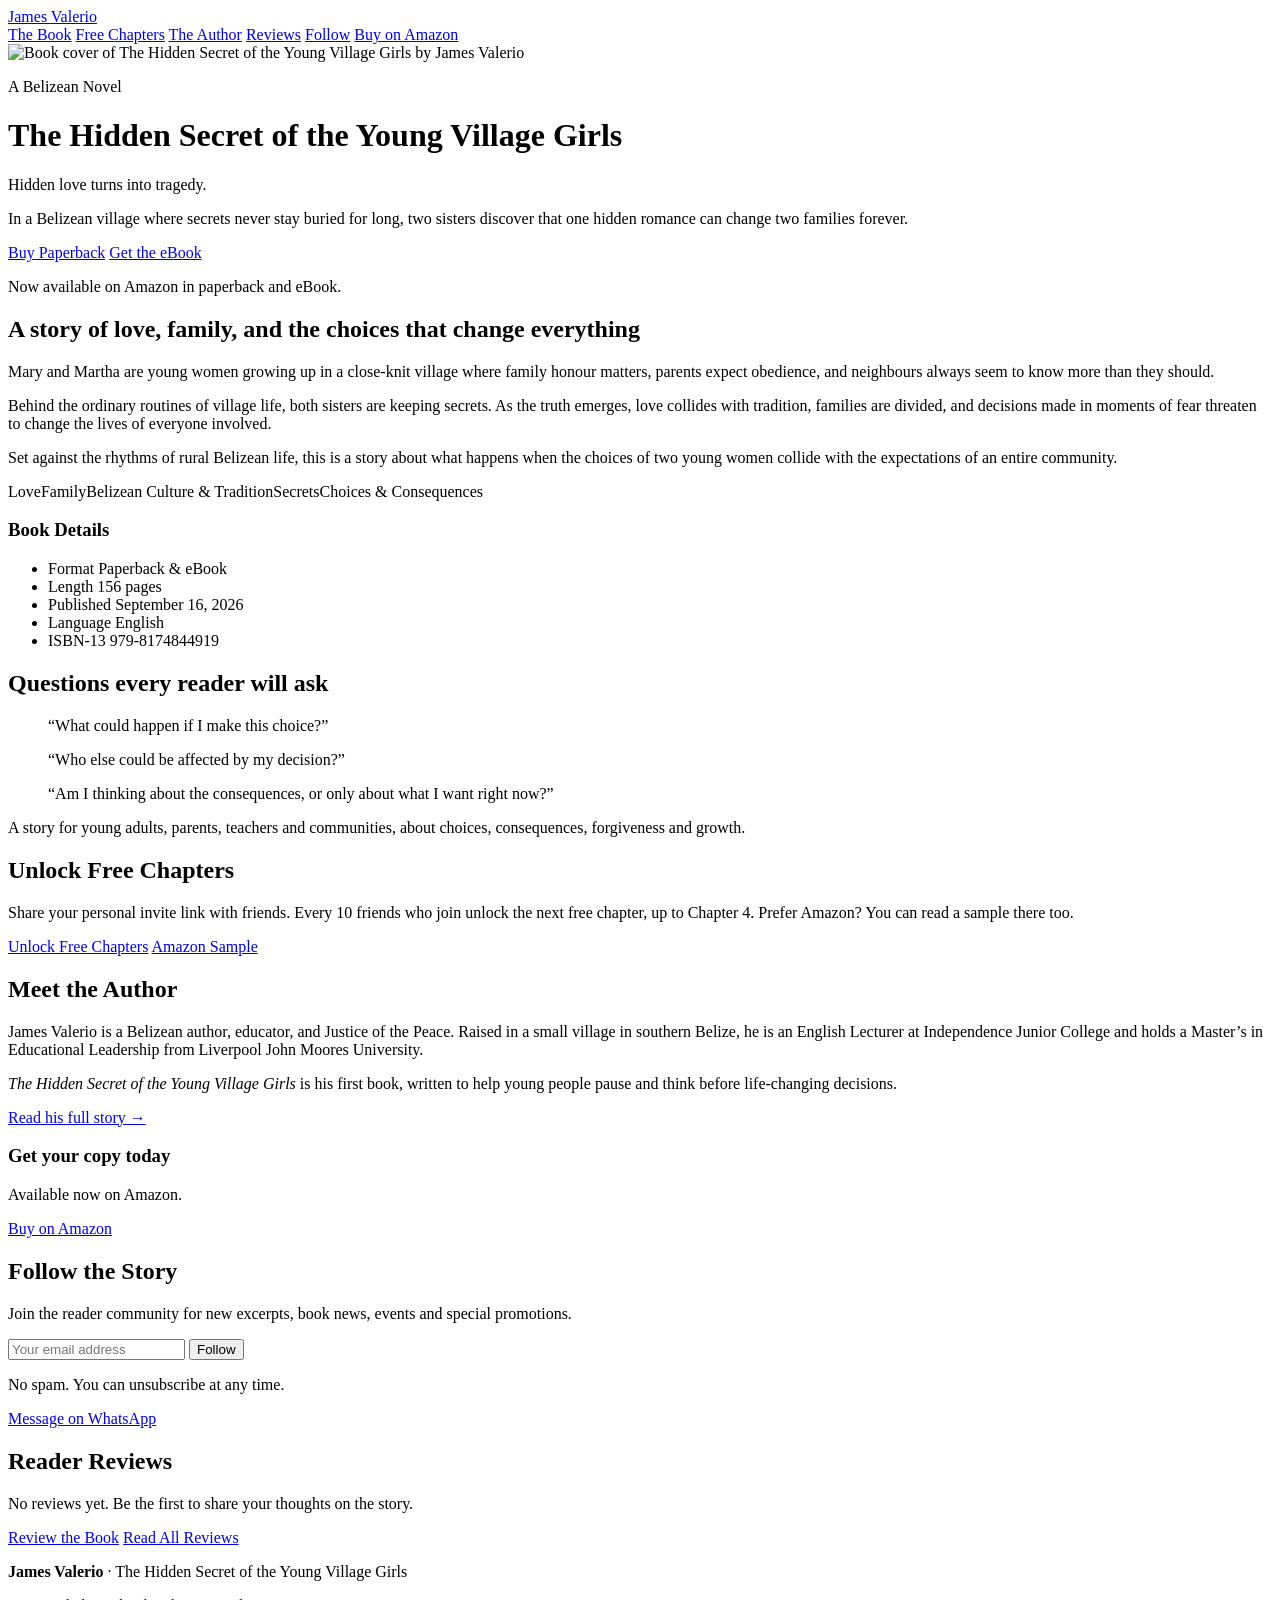
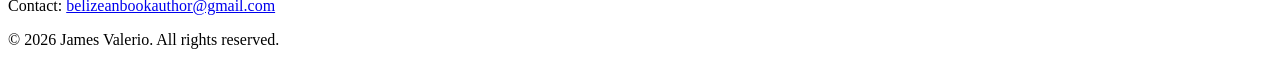
==== index.html @ 667093bb "Add files via upload" ====
<!DOCTYPE html>
<html lang="en">
<head>
<meta charset="utf-8">
<meta name="viewport" content="width=device-width, initial-scale=1, viewport-fit=cover">
<title>The Hidden Secret of the Young Village Girls | A Belizean Novel by James Valerio</title>
<meta name="description" content="A Belizean novel of love, family, culture and the choices that change everything, by James Valerio. Available on Amazon in paperback and eBook. Unlock free chapters.">
<link rel="icon" href="favicon.ico" sizes="any">
<link rel="icon" href="favicon.svg" type="image/svg+xml">
<link rel="icon" href="favicon-32.png" type="image/png" sizes="32x32">
<link rel="apple-touch-icon" href="apple-touch-icon.png">
<link rel="manifest" href="site.webmanifest">
<meta name="theme-color" content="#0F5C6B">
<link rel="canonical" href="https://abelizeannovel.pages.dev/">
<meta property="og:site_name" content="James Valerio, Author">
<meta property="og:type" content="book">
<meta property="og:title" content="The Hidden Secret of the Young Village Girls | A Belizean Novel by James Valerio">
<meta property="og:description" content="A Belizean novel of love, family, culture and the choices that change everything, by James Valerio. Available on Amazon in paperback and eBook. Unlock free chapters.">
<meta property="og:url" content="https://abelizeannovel.pages.dev/">
<meta property="og:image" content="https://abelizeannovel.pages.dev/images/share.jpg">
<meta property="og:image:width" content="1200">
<meta property="og:image:height" content="630">
<meta property="og:image:alt" content="The Hidden Secret of the Young Village Girls by James Valerio, a Belizean novel">
<meta name="twitter:card" content="summary_large_image">
<meta name="twitter:title" content="The Hidden Secret of the Young Village Girls | A Belizean Novel by James Valerio">
<meta name="twitter:description" content="A Belizean novel of love, family, culture and the choices that change everything, by James Valerio. Available on Amazon in paperback and eBook. Unlock free chapters.">
<meta name="twitter:image" content="https://abelizeannovel.pages.dev/images/share.jpg">
<script type="application/ld+json">
{
  "@context": "https://schema.org",
  "@type": "Book",
  "name": "The Hidden Secret of the Young Village Girls",
  "alternativeHeadline": "Hidden love turns into tragedy",
  "author": {
    "@type": "Person",
    "name": "James Valerio",
    "url": "https://abelizeannovel.pages.dev/about.html"
  },
  "inLanguage": "en",
  "genre": "Belizean and Caribbean cultural novel",
  "description": "In a Belizean village where secrets never stay buried for long, two sisters discover that one hidden romance can change two families forever.",
  "image": "https://abelizeannovel.pages.dev/images/share.jpg",
  "url": "https://abelizeannovel.pages.dev/",
  "datePublished": "2026-09-16",
  "numberOfPages": 156,
  "publisher": {
    "@type": "Organization",
    "name": "Independently published"
  },
  "isbn": "9798174844919",
  "workExample": [
    {
      "@type": "Book",
      "bookFormat": "https://schema.org/Paperback",
      "isbn": "9798174844919",
      "url": "https://www.amazon.com/dp/B0HKVCFZZQ"
    },
    {
      "@type": "Book",
      "bookFormat": "https://schema.org/EBook",
      "url": "https://www.amazon.com/dp/B0HKVCFZZQ"
    }
  ]
}
</script>
<link rel="preconnect" href="https://fonts.googleapis.com">
<link rel="preconnect" href="https://fonts.gstatic.com" crossorigin>
<link href="https://fonts.googleapis.com/css2?family=Playfair+Display:wght@600;700&family=Lato:wght@400;700&display=swap" rel="stylesheet">
<link rel="stylesheet" href="css/style.css">
</head>
<body>
<header>
  <div class="wrap">
    <div class="bar">
      <a class="brand" href="#top">James Valerio</a>
      <nav>
        <a href="#book">The Book</a>
        <a href="#sample">Free Chapters</a>
        <a href="about.html">The Author</a>
        <a href="reviews.html">Reviews</a>
        <a href="#follow">Follow</a>
        <a href="https://www.amazon.com/dp/B0HKVCFZZQ" target="_blank" rel="noopener">Buy on Amazon</a>
      </nav>
    </div>
    <div class="hero" id="top">
      <img class="cover" src="images/cover.jpg" width="466" height="616" alt="Book cover of The Hidden Secret of the Young Village Girls by James Valerio">
      <div>
        <p class="kicker">A Belizean Novel</p>
        <h1>The Hidden Secret of the Young Village Girls</h1>
        <p class="tag">Hidden love turns into tragedy.</p>
        <p class="hook">In a Belizean village where secrets never stay buried for long, two sisters discover that one hidden romance can change two families forever.</p>
        <div class="btns">
          <a class="btn p" href="https://www.amazon.com/dp/B0HKVCFZZQ" target="_blank" rel="noopener">Buy Paperback</a>
          <a class="btn s" href="https://www.amazon.com/dp/B0HKVCFZZQ" target="_blank" rel="noopener">Get the eBook</a>
        </div>
        <p class="small">Now available on Amazon in paperback and eBook.</p>
      </div>
    </div>
  </div>
</header>

<section id="book">
  <div class="wrap two">
    <div>
      <h2>A story of love, family, and the choices that change everything</h2>
      <p>Mary and Martha are young women growing up in a close-knit village where family honour matters, parents expect obedience, and neighbours always seem to know more than they should.</p>
      <p>Behind the ordinary routines of village life, both sisters are keeping secrets. As the truth emerges, love collides with tradition, families are divided, and decisions made in moments of fear threaten to change the lives of everyone involved.</p>
      <p>Set against the rhythms of rural Belizean life, this is a story about what happens when the choices of two young women collide with the expectations of an entire community.</p>
      <div class="chips">
        <span class="chip">Love</span><span class="chip">Family</span><span class="chip">Belizean Culture &amp; Tradition</span><span class="chip">Secrets</span><span class="chip">Choices &amp; Consequences</span>
      </div>
    </div>
    <div class="card" id="details">
      <h3>Book Details</h3>
      <ul>
        <li>Format <span>Paperback &amp; eBook</span></li>
        <li>Length <span>156 pages</span></li>
        <li>Published <span>September 16, 2026</span></li>
        <li>Language <span>English</span></li>
        <li>ISBN-13 <span>979-8174844919</span></li>
      </ul>
    </div>
  </div>
</section>

<section class="ask center">
  <div class="wrap">
    <h2>Questions every reader will ask</h2>
    <blockquote>&ldquo;What could happen if I make this choice?&rdquo;</blockquote>
    <blockquote>&ldquo;Who else could be affected by my decision?&rdquo;</blockquote>
    <blockquote>&ldquo;Am I thinking about the consequences, or only about what I want right now?&rdquo;</blockquote>
    <p>A story for young adults, parents, teachers and communities, about choices, consequences, forgiveness and growth.</p>
  </div>
</section>

<section id="sample">
  <div class="wrap">
    <h2>Unlock Free Chapters</h2>
    <p>Share your personal invite link with friends. Every 10 friends who join unlock the next free chapter, up to Chapter 4. Prefer Amazon? You can read a sample there too.</p>
    <div class="btnrow">
      <a class="btn p" href="read-free.html">Unlock Free Chapters</a>
      <a class="btn alt" href="https://read.amazon.com/sample/B0HKVCFZZQ?clientId=share" target="_blank" rel="noopener">Amazon Sample</a>
    </div>
  </div>
</section>

<section id="author">
  <div class="wrap two">
    <div>
      <h2>Meet the Author</h2>
      <p>James Valerio is a Belizean author, educator, and Justice of the Peace. Raised in a small village in southern Belize, he is an English Lecturer at Independence Junior College and holds a Master&rsquo;s in Educational Leadership from Liverpool John Moores University.</p>
      <p><em>The Hidden Secret of the Young Village Girls</em> is his first book, written to help young people pause and think before life-changing decisions.</p>
      <p><a class="link" href="about.html">Read his full story &rarr;</a></p>
    </div>
    <div class="card">
      <h3>Get your copy today</h3>
      <p>Available now on Amazon.</p>
      <a class="btn p" href="https://www.amazon.com/dp/B0HKVCFZZQ" target="_blank" rel="noopener">Buy on Amazon</a>
    </div>
  </div>
</section>

<section id="follow" class="follow">
  <div class="wrap">
    <h2>Follow the Story</h2>
    <p>Join the reader community for new excerpts, book news, events and special promotions.</p>
    <!-- Connected to the Kit form (ID 9991150). Responses load in the hidden iframe so visitors stay on the page. -->
    <form class="signup" action="https://app.kit.com/forms/9991150/subscriptions" method="post" target="kit-frame" data-ajax data-success="Success! Now check your email to confirm your subscription.">
      <input type="email" name="email_address" placeholder="Your email address" aria-label="Email address" required>
      <button class="btn p" type="submit">Follow</button>
      <p class="msg" role="status"></p>
    </form>
    <iframe name="kit-frame" title="Signup response" hidden></iframe>
    <p class="note">No spam. You can unsubscribe at any time.</p>
    <div class="social">
      <a href="https://wa.me/5016564588?text=Hello%20Mr.%20Valerio%2C%20I%20found%20your%20website%20and%20I%20would%20like%20to%20know%20more%20about%20your%20book." target="_blank" rel="noopener">Message on WhatsApp</a>
    </div>
  </div>
</section>

<section id="reviews">
  <div class="wrap">
    <h2>Reader Reviews</h2>
    <div class="reviews" data-reviews data-limit="3"></div>
    <p class="empty" data-empty>No reviews yet. Be the first to share your thoughts on the story.</p>
    <div class="btnrow">
      <a class="btn p" href="after-reading.html">Review the Book</a>
      <a class="btn alt" href="reviews.html">Read All Reviews</a>
    </div>
  </div>
</section>

<footer>
  <div class="wrap">
    <p><strong>James Valerio</strong> &middot; The Hidden Secret of the Young Village Girls</p>
    <p>Contact: <a href="mailto:belizeanbookauthor@gmail.com">belizeanbookauthor@gmail.com</a></p>
    <p>&copy; 2026 James Valerio. All rights reserved.</p>
  </div>
</footer>
<script src="js/config.js"></script>
<script src="js/reviews.js"></script>
<script src="js/main.js" defer></script>
</body>
</html>
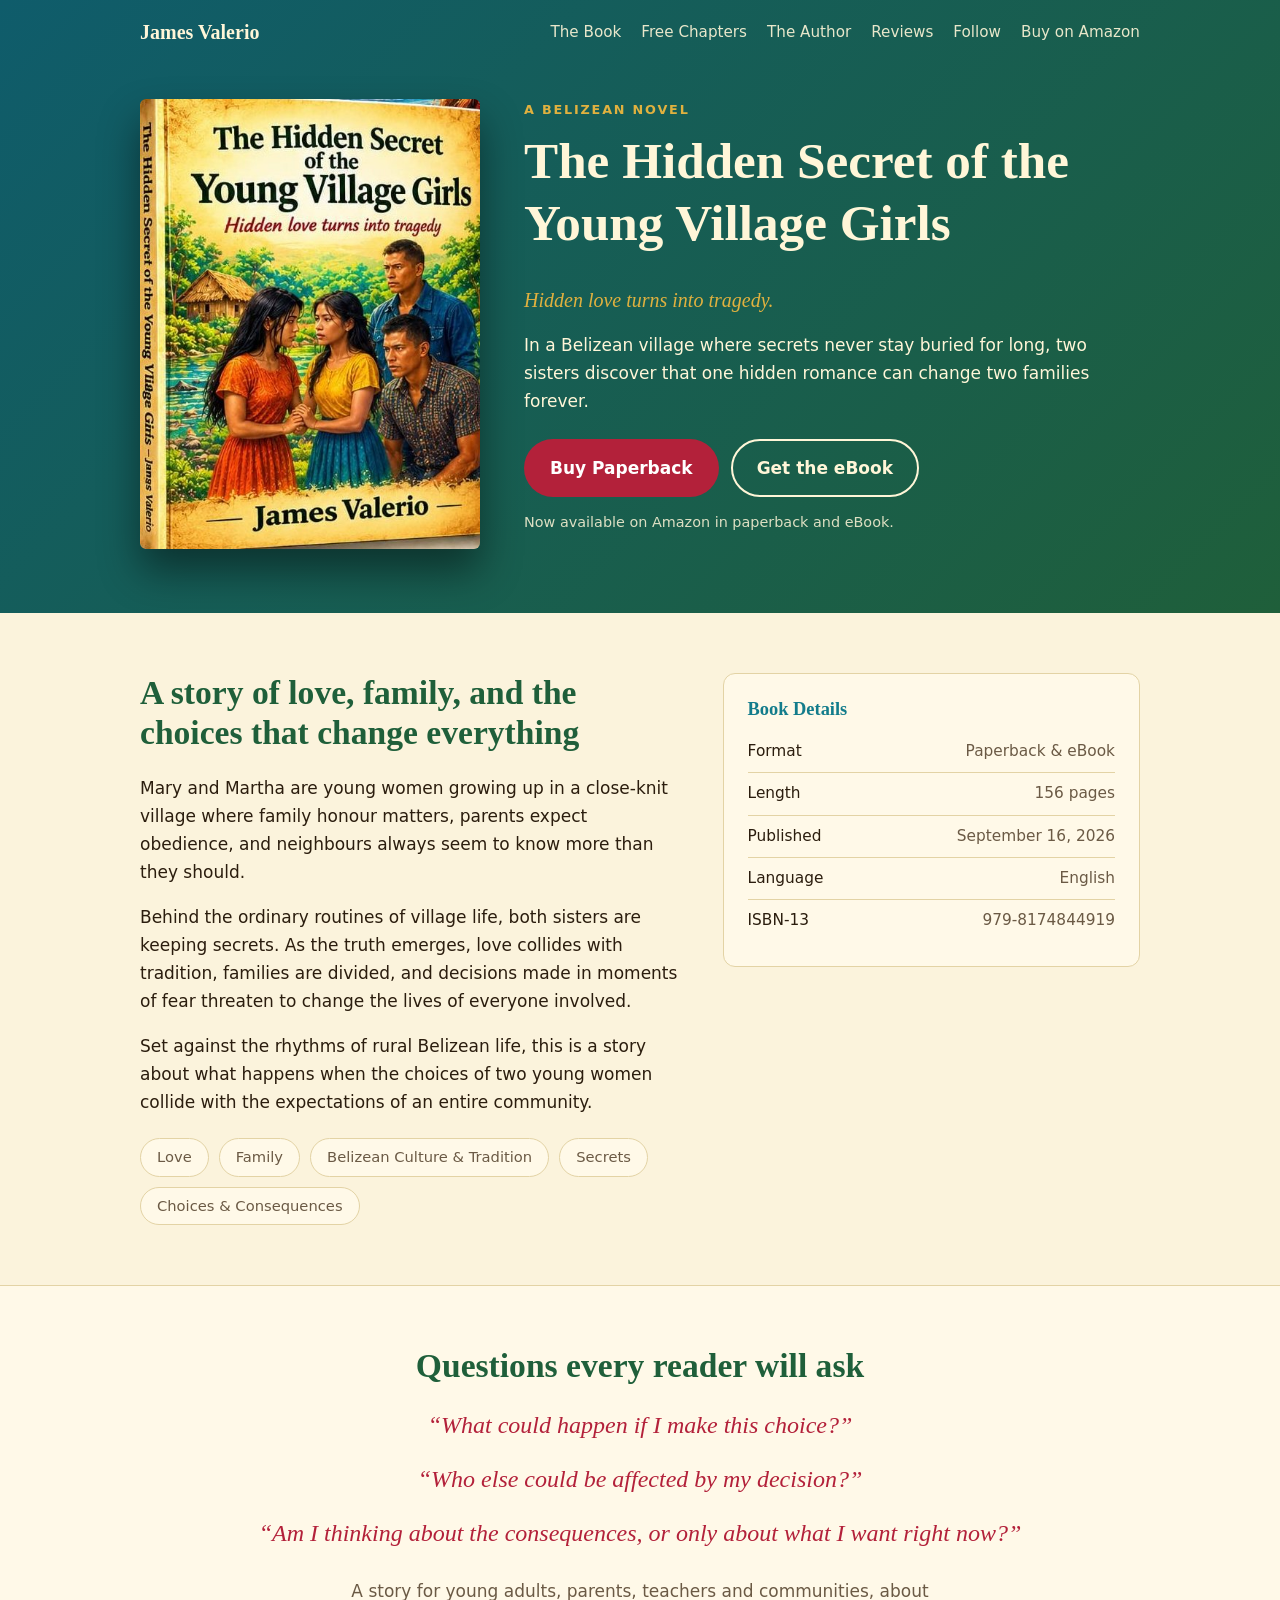
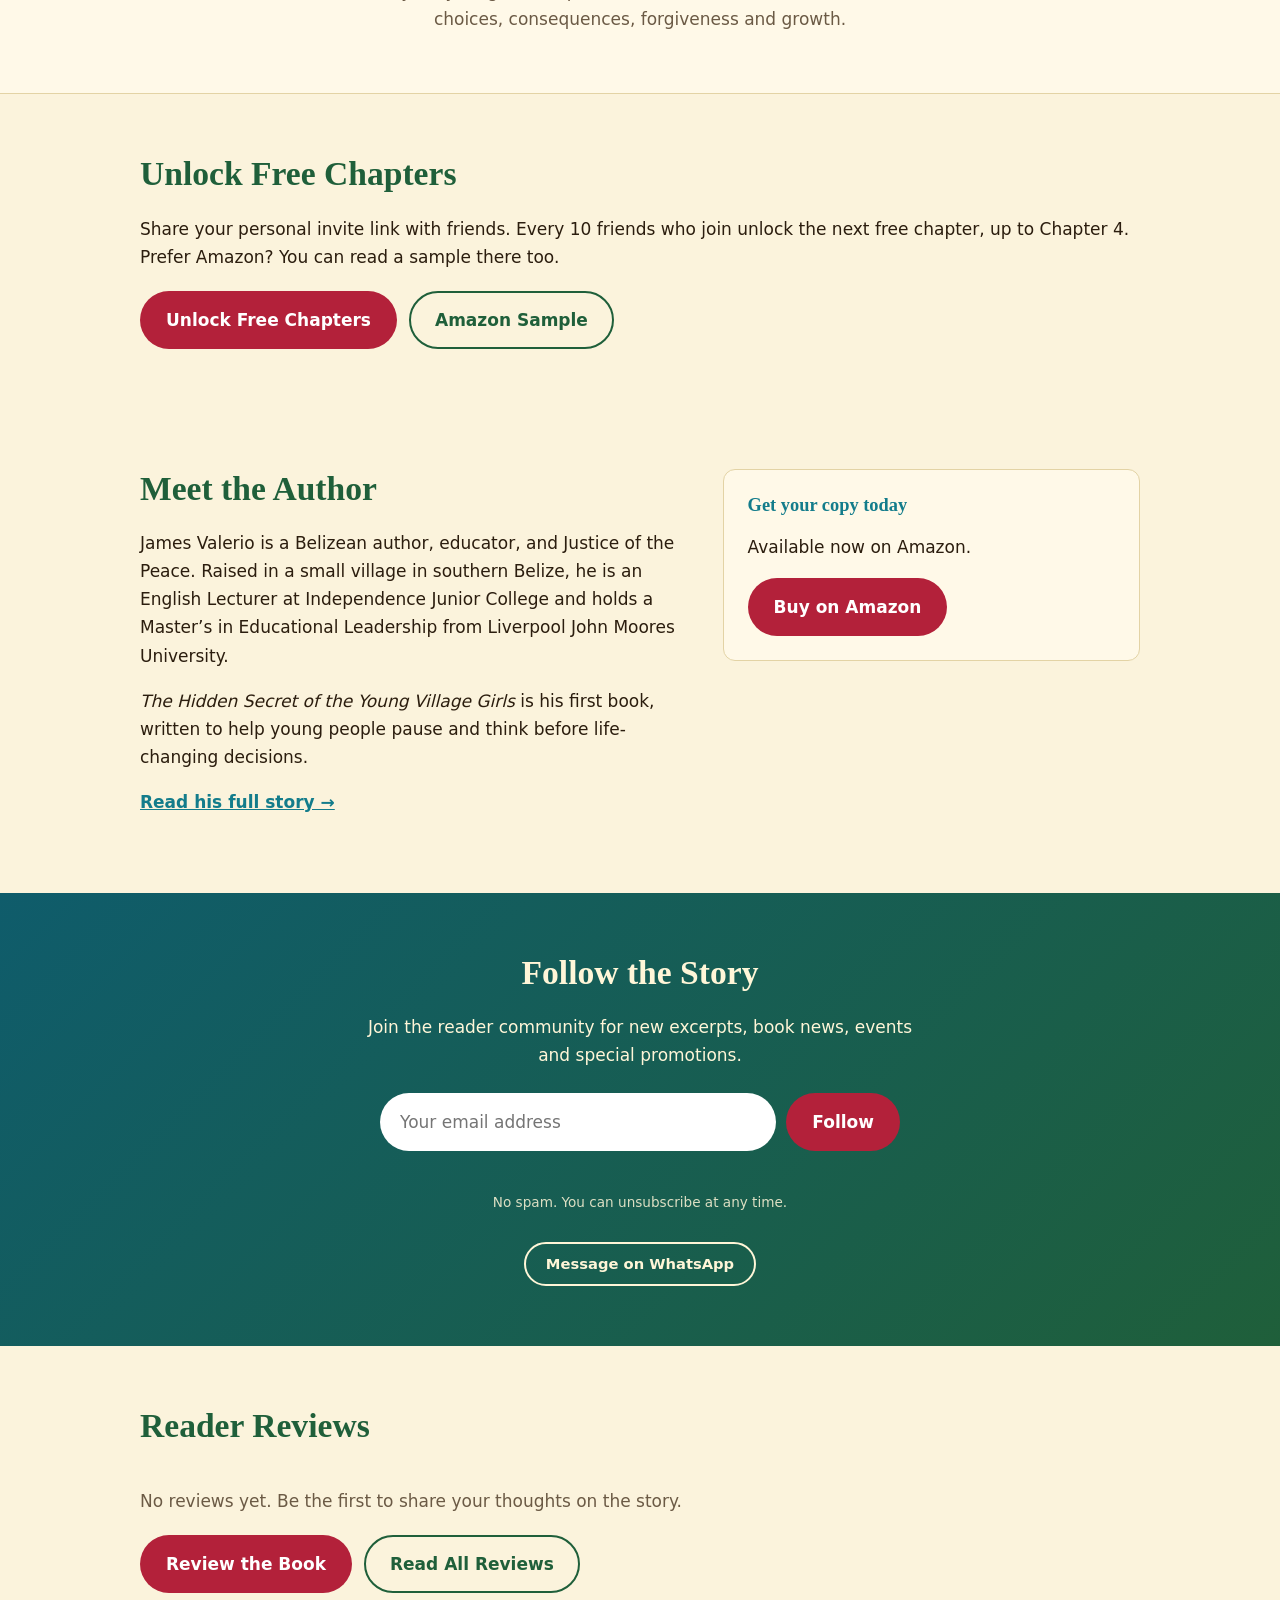
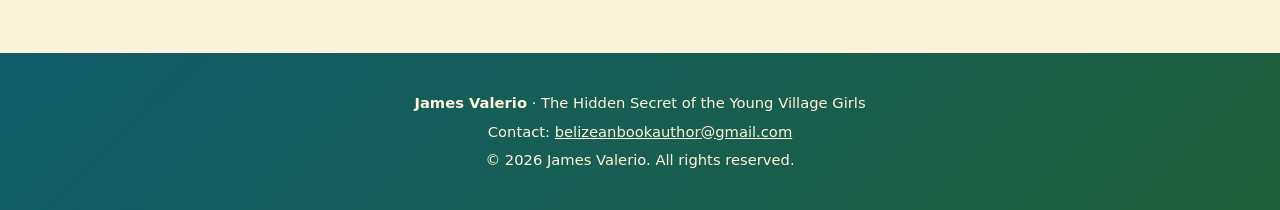
==== commit 9381cdd7: "Update index.html" ====
--- a/index.html
+++ b/index.html
@@ -67,6 +67,7 @@
 <link rel="preconnect" href="https://fonts.gstatic.com" crossorigin>
 <link href="https://fonts.googleapis.com/css2?family=Playfair+Display:wght@600;700&family=Lato:wght@400;700&display=swap" rel="stylesheet">
 <link rel="stylesheet" href="css/style.css">
+  <meta name="google-site-verification" content="QlOdJtveQtqfkmyfO0rqLwj7HkNF2HQE8Sh2CJdxcz8" />
 </head>
 <body>
 <header>
--- a/css/style.css
+++ b/css/style.css
@@ -0,0 +1,826 @@
+/* ==========================================================
+   James Valerio | Author Website
+   Main stylesheet
+   ========================================================== */
+
+:root {
+  --bg: #FBF3DC;
+  --surface: #FFF9E8;
+  --text: #2B1D0E;
+  --muted: #6B5A45;
+  --green: #1F5F3A;
+  --teal: #137C8B;
+  --red: #B3213A;
+  --gold: #E0B13F;
+  --line: #E3D3A5;
+  --hero1: #0F5C6B;
+  --hero2: #1F5F3A;
+  --on-hero: #FFF6D8;
+  box-sizing: border-box;
+  padding-top: env(safe-area-inset-top,0px);
+  padding-bottom: env(safe-area-inset-bottom,0px);
+}
+
+@media (prefers-color-scheme:dark) {
+  :root:not([data-theme="light"]) {
+    --bg: #14201A;
+    --surface: #1C2C24;
+    --text: #F4E9C8;
+    --muted: #C2B48F;
+    --green: #7FD1A0;
+    --teal: #6CC7D3;
+    --red: #FF7A8E;
+    --gold: #E8BE55;
+    --line: #33473B;
+    --hero1: #0A3B45;
+    --hero2: #123D27;
+  }
+}
+
+:root[data-theme="dark"] {
+  --bg: #14201A;
+  --surface: #1C2C24;
+  --text: #F4E9C8;
+  --muted: #C2B48F;
+  --green: #7FD1A0;
+  --teal: #6CC7D3;
+  --red: #FF7A8E;
+  --gold: #E8BE55;
+  --line: #33473B;
+  --hero1: #0A3B45;
+  --hero2: #123D27;
+}
+
+html {
+  scroll-padding-top: env(safe-area-inset-top,0px);
+  scroll-behavior: smooth;
+}
+
+* {
+  box-sizing: border-box;
+}
+
+body {
+  margin: 0;
+  background: var(--bg);
+  color: var(--text);
+  font-family: Lato,system-ui,sans-serif;
+  line-height: 1.65;
+  font-size: 17px;
+}
+
+h1,h2,h3 {
+  font-family: 'Playfair Display',Georgia,serif;
+  line-height: 1.2;
+  margin: 0 0 .6em;
+}
+
+a {
+  color: inherit;
+}
+
+.wrap {
+  max-width: 1040px;
+  margin: 0 auto;
+  padding: 0 20px;
+}
+
+header {
+  background: linear-gradient(135deg,var(--hero1),var(--hero2));
+  color: var(--on-hero);
+}
+
+.bar {
+  display: flex;
+  flex-wrap: wrap;
+  gap: 10px 22px;
+  align-items: center;
+  justify-content: space-between;
+  padding: 16px 0;
+}
+
+.brand {
+  font-family: 'Playfair Display',Georgia,serif;
+  font-weight: 700;
+  font-size: 1.25rem;
+  text-decoration: none;
+}
+
+nav {
+  display: flex;
+  flex-wrap: wrap;
+  gap: 6px 20px;
+  font-size: .95rem;
+}
+
+nav a {
+  text-decoration: none;
+  opacity: .9;
+}
+
+nav a:hover {
+  opacity: 1;
+  text-decoration: underline;
+}
+
+.hero {
+  display: grid;
+  grid-template-columns: minmax(0,340px) 1fr;
+  gap: 44px;
+  align-items: center;
+  padding: 34px 0 64px;
+}
+
+.cover {
+  width: 100%;
+  height: auto;
+  border-radius: 6px;
+  box-shadow: 0 22px 40px rgba(0,0,0,.45);
+}
+
+.kicker {
+  color: var(--gold);
+  letter-spacing: .14em;
+  text-transform: uppercase;
+  font-size: .8rem;
+  font-weight: 700;
+  margin: 0 0 10px;
+}
+
+.hero h1 {
+  font-size: clamp(2rem,5vw,3.2rem);
+}
+
+.tag {
+  font-family: 'Playfair Display',Georgia,serif;
+  font-style: italic;
+  color: var(--gold);
+  font-size: 1.25rem;
+  margin: 0 0 14px;
+}
+
+.hook {
+  max-width: 34em;
+  margin: 0 0 24px;
+}
+
+.btns {
+  display: flex;
+  flex-wrap: wrap;
+  gap: 12px;
+}
+
+.btn {
+  display: inline-block;
+  padding: 13px 24px;
+  border-radius: 999px;
+  font-weight: 700;
+  text-decoration: none;
+  border: 2px solid transparent;
+}
+
+.btn.p {
+  background: var(--red);
+  color: #fff;
+}
+
+.btn.p:hover {
+  filter: brightness(1.1);
+}
+
+.btn.s {
+  border-color: var(--on-hero);
+  color: var(--on-hero);
+}
+
+.btn.s:hover {
+  background: rgba(255,255,255,.12);
+}
+
+.small {
+  font-size: .9rem;
+  opacity: .85;
+  margin-top: 14px;
+}
+
+section {
+  padding: 60px 0;
+}
+
+h2 {
+  font-size: clamp(1.6rem,3.5vw,2.1rem);
+  color: var(--green);
+}
+
+.center {
+  text-align: center;
+}
+
+.chips {
+  display: flex;
+  flex-wrap: wrap;
+  gap: 10px;
+  margin-top: 22px;
+}
+
+.chip {
+  background: var(--surface);
+  border: 1px solid var(--line);
+  border-radius: 999px;
+  padding: 6px 16px;
+  font-size: .92rem;
+  color: var(--muted);
+}
+
+.two {
+  display: grid;
+  grid-template-columns: 1.3fr 1fr;
+  gap: 40px;
+  align-items: start;
+}
+
+.card {
+  background: var(--surface);
+  border: 1px solid var(--line);
+  border-radius: 12px;
+  padding: 24px;
+}
+
+.card h3 {
+  color: var(--teal);
+  font-size: 1.15rem;
+}
+
+.card ul {
+  list-style: none;
+  margin: 0;
+  padding: 0;
+}
+
+.card li {
+  padding: 8px 0;
+  border-bottom: 1px solid var(--line);
+  display: flex;
+  justify-content: space-between;
+  gap: 16px;
+  font-size: .96rem;
+}
+
+.card li:last-child {
+  border: 0;
+}
+
+.card li span {
+  color: var(--muted);
+}
+
+.ask {
+  background: var(--surface);
+  border-top: 1px solid var(--line);
+  border-bottom: 1px solid var(--line);
+}
+
+.ask blockquote {
+  margin: 0 auto 14px;
+  max-width: 34em;
+  font-family: 'Playfair Display',Georgia,serif;
+  font-style: italic;
+  font-size: clamp(1.15rem,2.6vw,1.5rem);
+  color: var(--red);
+}
+
+.ask p {
+  color: var(--muted);
+  max-width: 34em;
+  margin: 24px auto 0;
+}
+
+.link {
+  color: var(--teal);
+  font-weight: 700;
+}
+
+footer {
+  background: linear-gradient(135deg,var(--hero1),var(--hero2));
+  color: var(--on-hero);
+  padding: 34px 0;
+  text-align: center;
+  font-size: .92rem;
+}
+
+footer p {
+  margin: 4px 0;
+}
+
+@media (max-width:760px) {
+  .hero,.two {
+    grid-template-columns: 1fr;
+  }
+  .hero {
+    gap: 28px;
+    padding-bottom: 48px;
+  }
+  .cover {
+    max-width: 270px;
+    margin: 0 auto;
+    display: block;
+  }
+  .hero {
+    text-align: center;
+  }
+  .hook {
+    margin-left: auto;
+    margin-right: auto;
+  }
+  .btns {
+    justify-content: center;
+  }
+  section {
+    padding: 44px 0;
+  }
+}
+
+
+/* ---------- Read a sample ---------- */
+.excerpt {
+  background: var(--surface);
+  border-left: 4px solid var(--red);
+  border-radius: 0 12px 12px 0;
+  margin: 22px 0 26px;
+  padding: 22px 26px;
+  font-family: 'Playfair Display', Georgia, serif;
+  font-style: italic;
+  color: var(--muted);
+}
+
+/* ---------- Follow the story ---------- */
+.follow {
+  background: linear-gradient(135deg, var(--hero1), var(--hero2));
+  color: var(--on-hero);
+  text-align: center;
+}
+
+.follow h2 {
+  color: var(--on-hero);
+}
+
+.follow > .wrap > p {
+  max-width: 34em;
+  margin: 0 auto 24px;
+}
+
+.signup {
+  display: flex;
+  flex-wrap: wrap;
+  gap: 10px;
+  justify-content: center;
+  max-width: 520px;
+  margin: 0 auto;
+}
+
+.signup input[type="email"] {
+  flex: 1 1 240px;
+  padding: 13px 18px;
+  border: 2px solid transparent;
+  border-radius: 999px;
+  background: #fff;
+  color: #2B1D0E;
+  font: inherit;
+}
+
+.signup .btn,
+form.fb .btn {
+  cursor: pointer;
+  font: inherit;
+  font-weight: 700;
+}
+
+.msg {
+  flex-basis: 100%;
+  min-height: 1.4em;
+  margin: 6px 0 0;
+  font-weight: 700;
+}
+
+.note {
+  margin-top: 8px;
+  font-size: .85rem;
+  opacity: .85;
+}
+
+.social {
+  display: flex;
+  flex-wrap: wrap;
+  gap: 10px;
+  justify-content: center;
+  margin-top: 28px;
+}
+
+.social a {
+  border: 2px solid var(--on-hero);
+  border-radius: 999px;
+  padding: 8px 20px;
+  color: var(--on-hero);
+  font-size: .92rem;
+  font-weight: 700;
+  text-decoration: none;
+}
+
+.social a:hover {
+  background: rgba(255, 255, 255, .14);
+}
+
+/* ---------- Reader feedback ---------- */
+form.fb label {
+  display: block;
+  margin: 0 0 4px;
+  font-size: .92rem;
+  font-weight: 700;
+}
+
+form.fb input[type=text],
+form.fb textarea {
+  width: 100%;
+  margin-bottom: 14px;
+  padding: 11px 14px;
+  border: 1px solid var(--line);
+  border-radius: 8px;
+  background: var(--surface);
+  color: var(--text);
+  font: inherit;
+}
+
+form.fb label.check {
+  display: flex;
+  gap: 10px;
+  align-items: flex-start;
+  margin-bottom: 16px;
+  color: var(--muted);
+  font-weight: 400;
+}
+
+form.fb label.check input {
+  margin-top: 6px;
+}
+
+.reactions p {
+  margin: 0;
+  color: var(--muted);
+}
+
+footer a {
+  color: inherit;
+}
+
+/* ---------- Inner pages ---------- */
+.page-title {
+  padding: 8px 0 52px;
+}
+
+.page-title h1 {
+  margin: 0 0 8px;
+  color: var(--on-hero);
+  font-size: clamp(2rem, 5vw, 2.8rem);
+}
+
+.page-title p {
+  max-width: 34em;
+  margin: 0;
+  opacity: .9;
+}
+
+.about {
+  display: grid;
+  grid-template-columns: minmax(0, 340px) 1fr;
+  gap: 48px;
+  align-items: start;
+}
+
+.about h2 {
+  margin-top: 1.4em;
+}
+
+.about h2:first-child,
+.about > div > h2:first-child {
+  margin-top: 0;
+}
+
+.portrait {
+  width: 100%;
+  height: auto;
+  border-radius: 12px;
+  box-shadow: 0 14px 30px rgba(0, 0, 0, .25);
+}
+
+.creds {
+  margin: 0 0 1em;
+  padding: 0;
+  list-style: none;
+}
+
+.creds li {
+  padding: 9px 0;
+  border-bottom: 1px solid var(--line);
+  font-weight: 700;
+}
+
+.creds span {
+  display: block;
+  color: var(--muted);
+  font-size: .92rem;
+  font-weight: 400;
+}
+
+.pull {
+  margin: 28px 0;
+  padding: 22px 26px;
+  border-left: 4px solid var(--red);
+  border-radius: 0 12px 12px 0;
+  background: var(--surface);
+  color: var(--green);
+  font-family: 'Playfair Display', Georgia, serif;
+  font-size: 1.3rem;
+  font-style: italic;
+}
+
+.ask .pull {
+  max-width: 34em;
+  margin: 0 auto 20px;
+  text-align: left;
+}
+
+.btn.alt {
+  border-color: var(--green);
+  color: var(--green);
+}
+
+.btn.alt:hover {
+  background: var(--surface);
+}
+
+.btnrow {
+  display: flex;
+  flex-wrap: wrap;
+  gap: 12px;
+  margin-top: 20px;
+}
+
+/* ---------- Reviews ---------- */
+.reviews {
+  display: grid;
+  grid-template-columns: repeat(auto-fit, minmax(260px, 1fr));
+  gap: 20px;
+  margin-top: 24px;
+}
+
+.review {
+  margin: 0;
+  padding: 22px;
+  border: 1px solid var(--line);
+  border-radius: 12px;
+  background: var(--surface);
+}
+
+.review p {
+  margin: 0 0 12px;
+  font-style: italic;
+}
+
+.review .who {
+  color: var(--teal);
+  font-size: .92rem;
+  font-weight: 700;
+}
+
+.empty {
+  color: var(--muted);
+}
+
+.ask.text-left {
+  text-align: left;
+}
+
+@media (max-width: 760px) {
+  .about {
+    grid-template-columns: 1fr;
+  }
+
+  .portrait {
+    max-width: 300px;
+  }
+}
+
+/* ---------- Chapter reading page ---------- */
+.chapter {
+  max-width: 36em;
+  margin: 0 auto;
+  font-family: Georgia, 'Times New Roman', serif;
+  font-size: 1.15rem;
+  line-height: 1.9;
+}
+
+.chapter p {
+  margin: 0 0 1.1em;
+}
+
+.chapter .text-msg {
+  margin: 0 0 1.1em 1em;
+  padding-left: 14px;
+  border-left: 3px solid var(--teal);
+  color: var(--muted);
+  font-style: italic;
+}
+
+.chapter .end {
+  margin-top: 2em;
+  color: var(--muted);
+  font-size: .95rem;
+  text-align: center;
+  letter-spacing: .12em;
+  text-transform: uppercase;
+}
+
+.illus {
+  margin: 1.6em auto;
+  text-align: center;
+}
+
+.illus img {
+  max-width: 100%;
+  height: auto;
+  border-radius: 8px;
+  box-shadow: 0 10px 24px rgba(0, 0, 0, .25);
+}
+
+.ask .lead {
+  max-width: 34em;
+  margin: 0 auto 8px;
+}
+
+.center-row {
+  justify-content: center;
+}
+
+.fine {
+  max-width: 34em;
+  margin: 22px auto 0;
+  color: var(--muted);
+  font-size: .85rem;
+}
+
+.steps {
+  margin: 0 0 1em;
+  padding-left: 1.2em;
+}
+
+.steps li {
+  padding: 4px 0;
+}
+
+/* ---------- Referral stars ---------- */
+.signup label.check {
+  display: flex;
+  flex-basis: 100%;
+  gap: 10px;
+  align-items: flex-start;
+  color: var(--muted);
+  font-size: .9rem;
+  text-align: left;
+}
+
+.signup label.check input {
+  margin-top: 5px;
+}
+
+.ref-note {
+  margin: 0 0 14px;
+  color: var(--green);
+  font-weight: 700;
+}
+
+.big {
+  margin: 0;
+  color: var(--green);
+  font-family: 'Playfair Display', Georgia, serif;
+  font-size: 2.4rem;
+  line-height: 1.1;
+}
+
+.progress {
+  height: 14px;
+  margin: 12px 0 8px;
+  overflow: hidden;
+  border-radius: 999px;
+  background: var(--line);
+}
+
+.progress span {
+  display: block;
+  width: 0;
+  height: 100%;
+  background: linear-gradient(90deg, var(--gold), var(--red));
+  transition: width .6s;
+}
+
+.sharebox {
+  display: flex;
+  flex-wrap: wrap;
+  gap: 10px;
+  margin: 14px 0;
+}
+
+.sharebox input {
+  flex: 1 1 260px;
+  padding: 11px 14px;
+  border: 1px solid var(--line);
+  border-radius: 8px;
+  background: var(--surface);
+  color: var(--text);
+  font: inherit;
+}
+
+.sharebox button {
+  cursor: pointer;
+  font: inherit;
+  font-weight: 700;
+}
+
+.stack > .card + .card {
+  margin-top: 20px;
+}
+
+/* ---------- Private chapters ---------- */
+.watermark {
+  position: fixed;
+  inset: 0;
+  z-index: 50;
+  background-repeat: repeat;
+  pointer-events: none;
+}
+
+.chapter .thought {
+  margin-left: 1em;
+  color: var(--muted);
+  font-style: italic;
+}
+
+.chap-list {
+  margin: 14px 0 0;
+  padding: 0;
+  list-style: none;
+}
+
+.chap-list li {
+  display: flex;
+  gap: 12px;
+  align-items: center;
+  justify-content: space-between;
+  padding: 12px 0;
+  border-bottom: 1px solid var(--line);
+}
+
+.chap-list li:last-child {
+  border: 0;
+}
+
+.chap-list .lock {
+  color: var(--muted);
+  font-size: .92rem;
+  text-align: right;
+}
+
+.chap-list .btn {
+  padding: 8px 20px;
+}
+
+/* ---------- Milestone banner (About page) ---------- */
+.milestone {
+  padding-top: 20px;
+}
+
+.milestone .lead-in {
+  max-width: 40em;
+}
+
+.banner {
+  margin: 24px 0 0;
+}
+
+.banner a {
+  display: block;
+}
+
+.banner img {
+  display: block;
+  width: 100%;
+  height: auto;
+  border-radius: 14px;
+  box-shadow: 0 16px 36px rgba(0, 0, 0, .28);
+}
+
+.banner figcaption {
+  margin-top: 12px;
+  color: var(--muted);
+  font-size: .88rem;
+  text-align: center;
+}
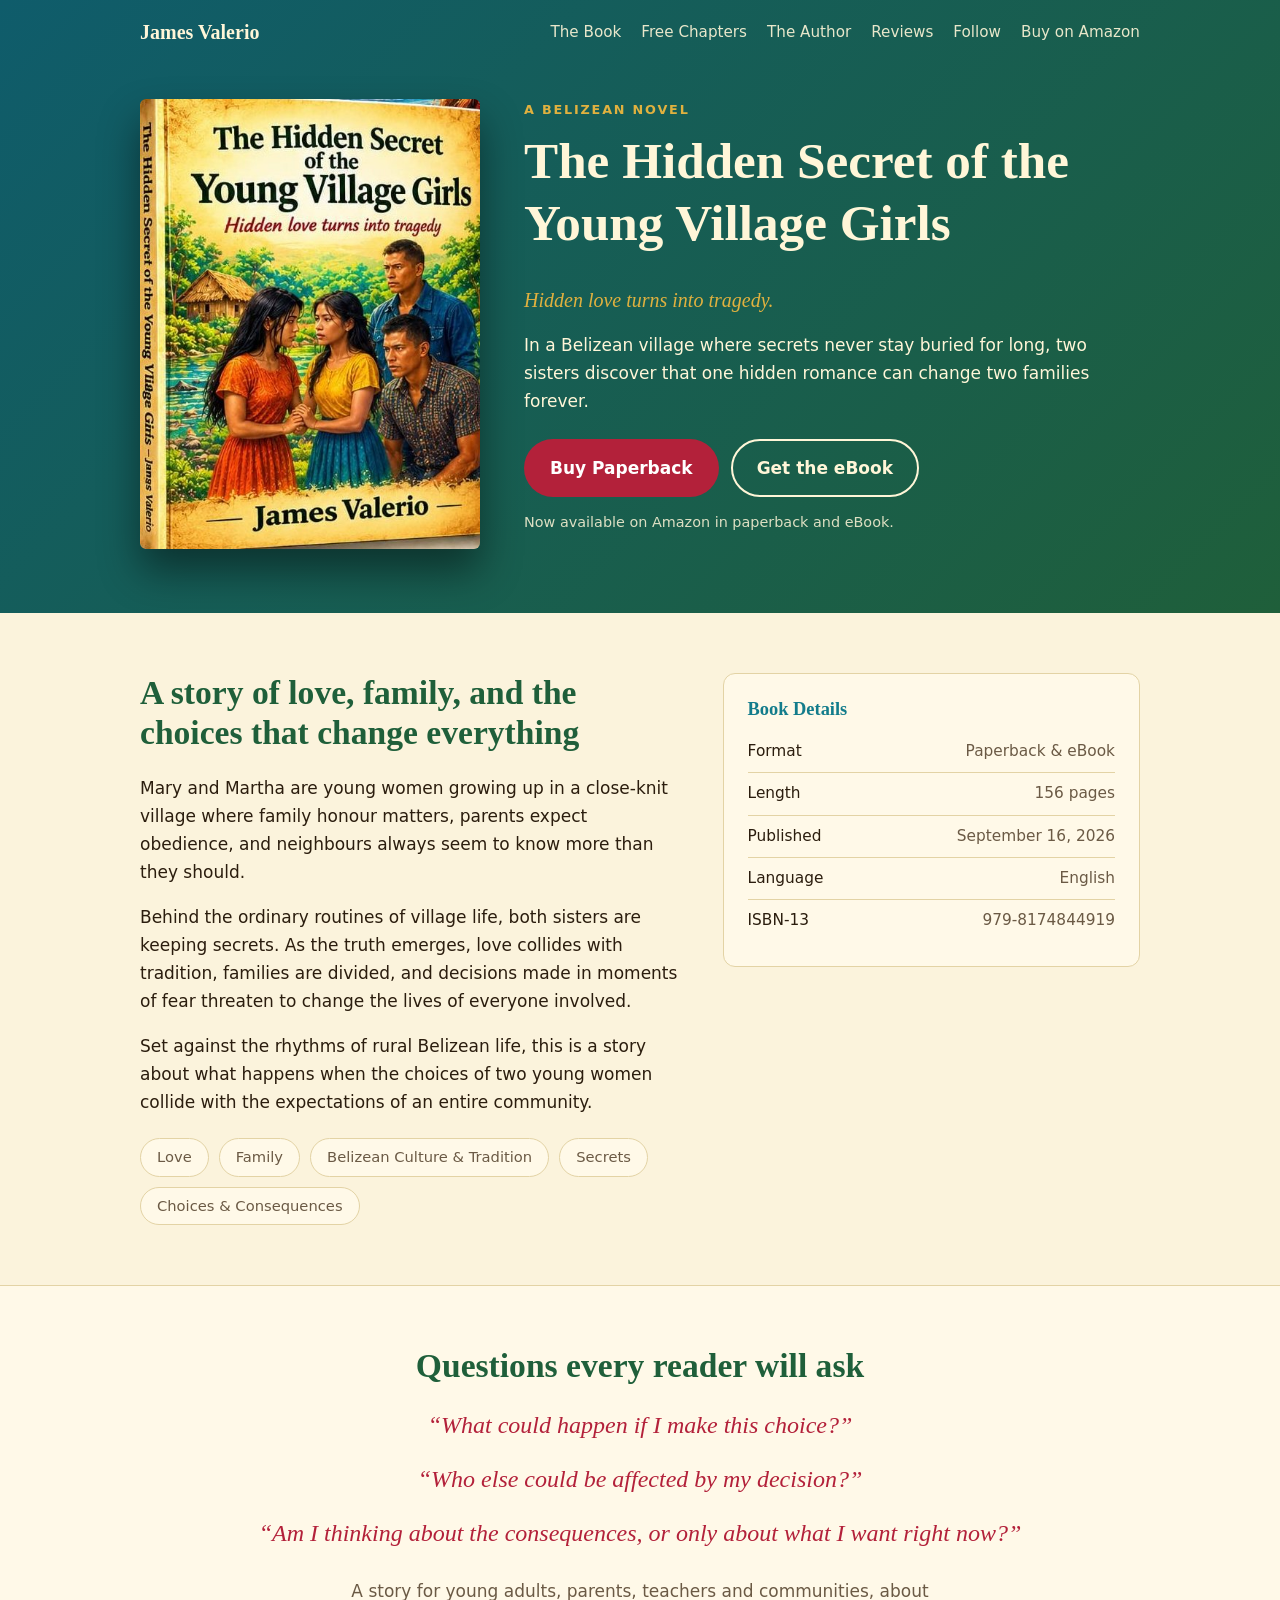
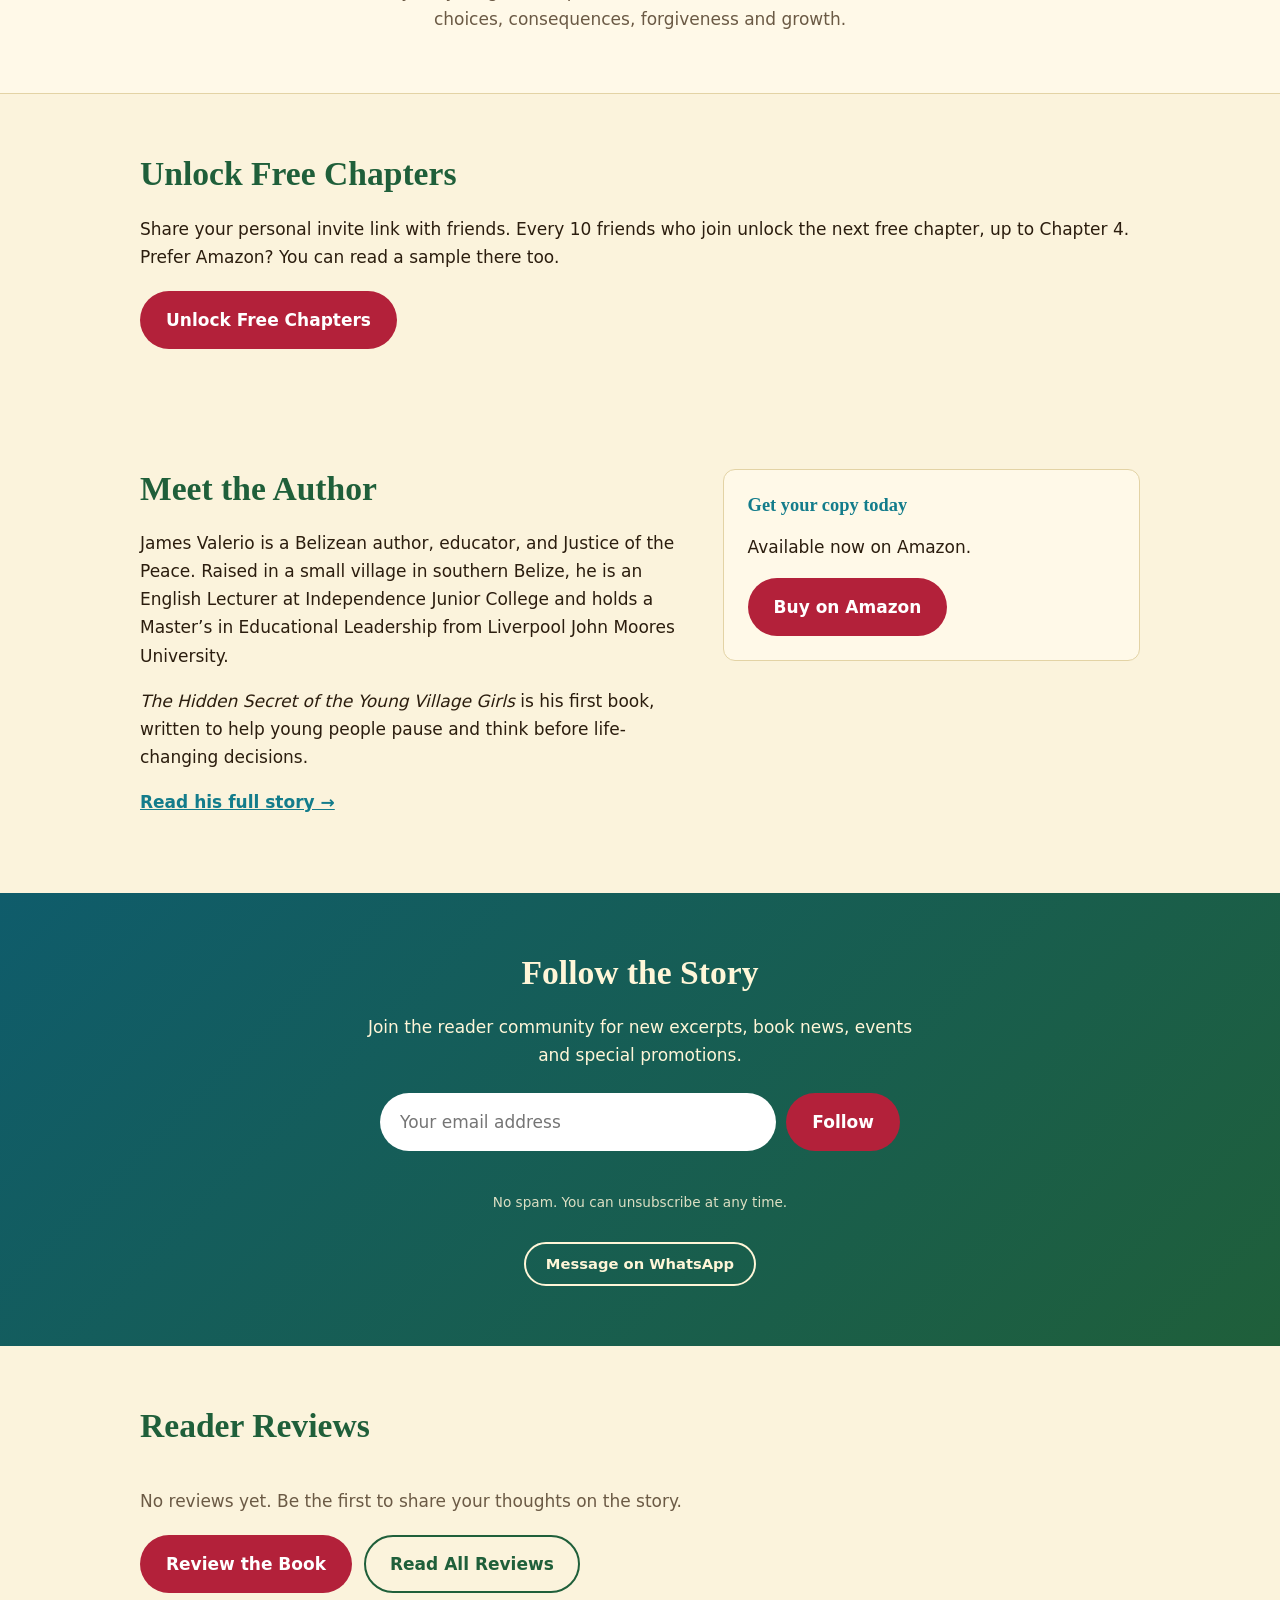
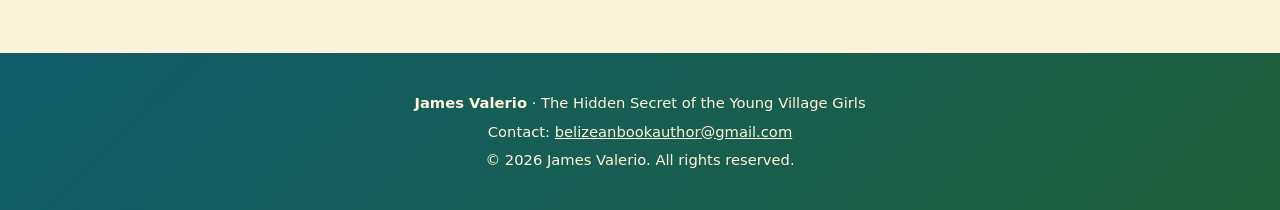
==== commit d7064918: "Update index.html" ====
--- a/index.html
+++ b/index.html
@@ -140,7 +140,6 @@
     <p>Share your personal invite link with friends. Every 10 friends who join unlock the next free chapter, up to Chapter 4. Prefer Amazon? You can read a sample there too.</p>
     <div class="btnrow">
       <a class="btn p" href="read-free.html">Unlock Free Chapters</a>
-      <a class="btn alt" href="https://read.amazon.com/sample/B0HKVCFZZQ?clientId=share" target="_blank" rel="noopener">Amazon Sample</a>
     </div>
   </div>
 </section>
